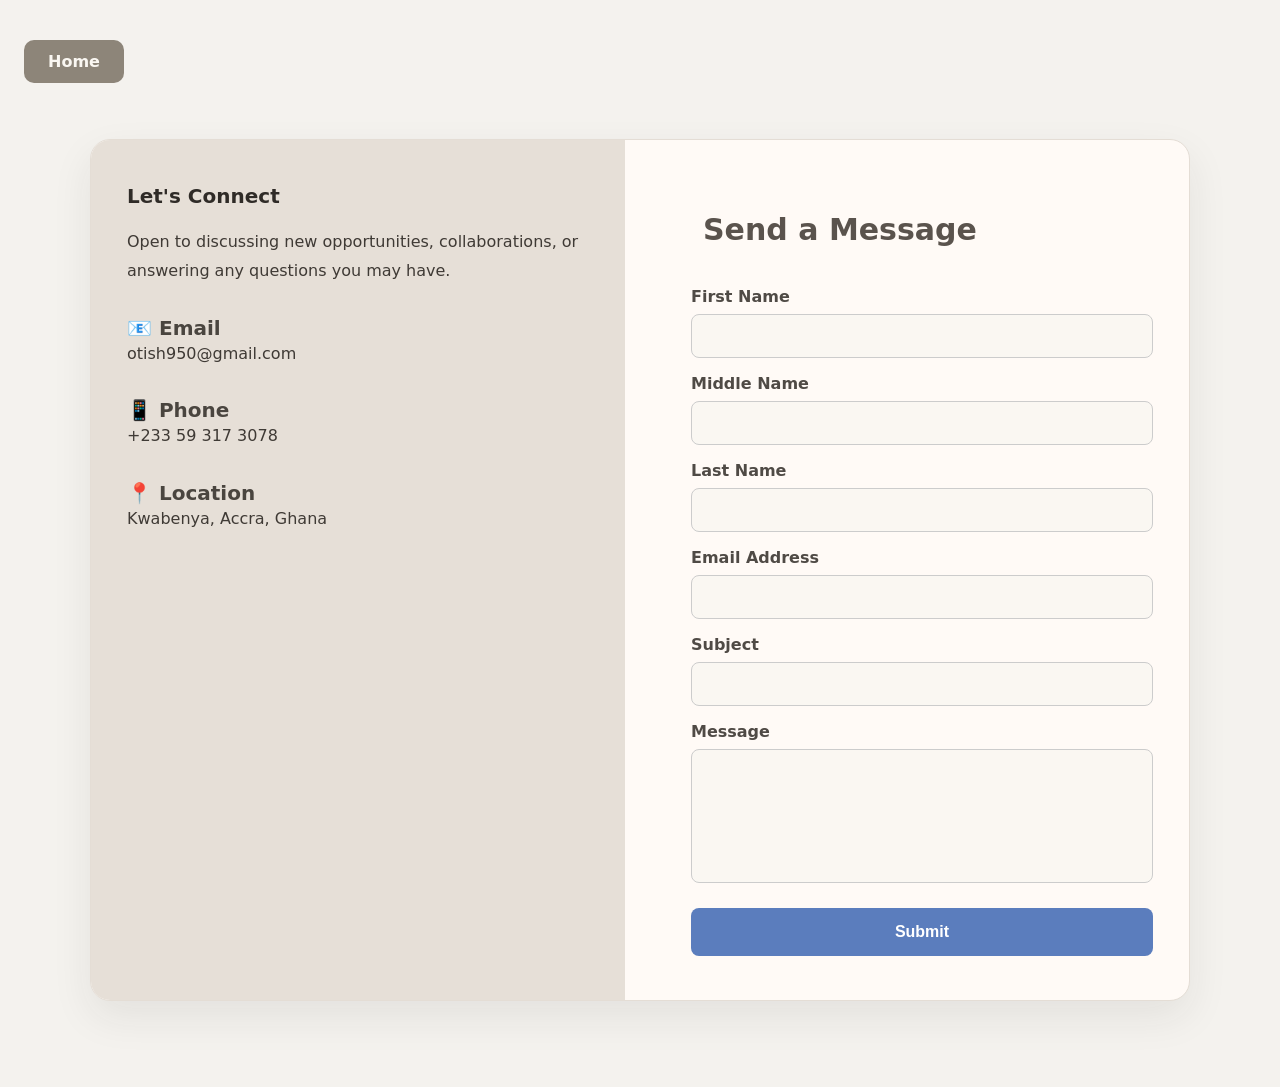
==== pages/contact.html @ 35742da7 "added complete project folder" ====
<!DOCTYPE html>
<html lang="en">
<head>
    <meta charset="UTF-8">
    <meta name="viewport" content="width=device-width, initial-scale=1.0">
    <title>Contact Me</title>
    <link rel="stylesheet" href="../src/style.css">
</head>
<body>
<a href="../index.html" class="btn">Home</a>

    <div class="contact-container">

    <div class="contact-info">

        <h1>Let's Connect</h1>

        <p>Open to discussing new opportunities, collaborations, or answering any questions you may have.</p>

        <div class="info">
            <h3>📧 Email</h3>
            <p>otish950@gmail.com</p>
        </div>

        <div class="info">
            <h3>📱 Phone</h3>
            <p>+233 59 317 3078</p>
        </div>

        <div class="info">
            <h3>📍 Location</h3>
            <p>Kwabenya, Accra, Ghana</p>
        </div>

    </div>


    <div class="contact-form">

        <h2>Send a Message</h2>

        <form>

            <label>First Name</label>
            <input type="text" required>

            <label>Middle Name</label>
            <input type="text">

            <label>Last Name</label>
            <input type="text" required>

            <label>Email Address</label>
            <input type="email" required>

            <label>Subject</label>
            <input type="text" required>

            <label>Message</label>
            <textarea rows="6" required></textarea>

            <button type="submit">Submit</button>

        </form>

    </div>

</div>

</body>
</html>
---- src/style.css ----
* {
    margin: 0;
    padding: 0;
    box-sizing: border-box;
}

body {
    font-family: Inter, system-ui, -apple-system, BlinkMacSystemFont, "Segoe UI", sans-serif;
    background: #f4f2ee;
    color: #333;
    padding: 24px;
}

.container {
    width: 90%;
    max-width: 980px;
    margin: 36px auto;
    background: #fbfaf8;
    padding: 40px;
    border: 1px solid #e3ded7;
    border-radius: 24px;
    box-shadow: 0 20px 48px rgba(35, 31, 28, 0.08);
}

.header {
    display: flex; 
    align-items: center;
    gap: 32px;
    margin-bottom: 28px;
}

.header img {
    width: 170px;
    height: 170px;
    border-radius: 50%;
    object-fit: cover;
    background: #ebe8e3;
    padding: 8px;
    border: 2px solid #d7d0c7;
}

.details p {
    margin: 10px 0;
    font-size: 17px;
    color: #52504a;
}

h1 {
    color: #2f2b27;
    font-size: 20px;
    margin-bottom: 10px;
}

h2 {
    color: #3f3a35;
    margin-top: 28px;
    margin-bottom: 12px;
    /* border-left: 6px solid #c2b8aa; */
    padding-left: 12px;
    font-size: 30px;
}

h3 {
    color: #4a453f;
    margin-top: 18px;
    font-size: 20px;
}

p {
    margin-bottom: 10px;
    line-height: 1.75;
}

ul {
    margin-left: 26px;
    margin-top: 10px;
}

li {
    font-size: 16px;
    line-height: 1.8;
    color: #4c4843;
}

hr {
    margin: 32px 0;
    border: none;
    height: 1px;
    background: #dcd7d1;
}

.name-banner {
    background: #ece7df;
    padding: 14px 22px;
    border-radius: 14px;
    margin-bottom: 22px;
    justify-content: flex-end;
}

.name-banner h1 {
    margin: 0;
    color: #2f2b27;
    font-size: 26px;
}

.portfolio {
    display: grid;
    grid-template-columns: repeat(3, minmax(0, 1fr));
    gap: 20px;
    margin-top: 20px;
}

.card {
    background: #f8f4ee;
    border-radius: 18px;
    box-shadow: 0 10px 24px rgba(38, 35, 32, 0.08);
    overflow: hidden;
    border: 1px solid #e5dfd7;
}

.card img {
    width: 100%;
    height: 180px;
    object-fit: cover;
}

.reference {
    padding: 22px;
}

.btn {
    display: inline-block;
    margin-top: 16px;
    padding: 12px 24px;
    background: #8d8579;
    color: #faf7f2;
    text-decoration: none;
    border-radius: 10px;
    font-weight: 600;
    transition: background 0.25s ease;
}

.btn:hover {
    background: #72685d;
}

.project-note {
    background: #d9d2c8;
    color: #3e3a35;
    padding: 12px 16px;
    border-radius: 12px;
    font-weight: 600;
    text-align: center;
    margin-bottom: 18px;
}

.contact-container {
    max-width: 1100px;
    margin: 56px auto;
    display: flex;
    flex-wrap: wrap;
    gap: 30px;
    background: #fffaf6;
    border-radius: 20px;
    overflow: hidden;
    box-shadow: 0 16px 40px rgba(39, 35, 32, 0.08);
    border: 1px solid #e4ddd5;
}

.contact-info {
    flex: 1 1 320px;
    background: #e6dfd7;
    color: #3f3a35;
    padding: 44px 36px;
}

.contact-info h1 {
    margin-bottom: 20px;
}

.contact-info p {
    line-height: 1.8;
}

.info {
    margin-top: 30px;
}

.contact-form {
    flex: 1 1 320px;
    padding: 44px 36px;
}

.contact-form h2 {
    color: #5a534d;
    margin-bottom: 24px;
}

form {
    display: flex;
    flex-direction: column;
}

label {
    font-weight: 600;
    color: #4f4a45;
    margin-top: 16px;
    margin-bottom: 8px;
}

input,
textarea,
select {
    width: 100%;
    padding: 14px 16px;
    border: 1px solid #d7d1cb;
    border-radius: 12px;
    background: #faf7f2;
    color: #3f3a35;
    font-size: 15px;
}

input:focus,
textarea:focus,
select:focus {
    outline: none;
    border-color: #b8afa5;
    box-shadow: 0 0 0 4px rgba(184, 175, 165, 0.15);
}

button,
input[type="submit"] {
    margin-top: 24px;
    padding: 14px 22px;
    border: none;
    border-radius: 12px;
    background: #8d8579;
    color: #faf7f2;
    font-weight: 700;
    cursor: pointer;
    transition: background 0.25s ease;
}

button:hover,
input[type="submit"]:hover {
    background: #72685d;
}

@media (max-width: 860px) {
    .header {
        flex-direction: column;
        text-align: center;
    }

    .portfolio {
        grid-template-columns: 1fr;
    }

    .contact-container {
        flex-direction: column;
    }
}


input,
textarea{
    padding:12px;
    border:1px solid #ccc;
    border-radius:8px;
    font-size:16px;
}

textarea{
    resize:none;
}

button{
    margin-top:25px;
    background:#5B7DBD;
    color:white;
    border:none;
    padding:15px;
    border-radius:8px;
    font-size:16px;
    cursor:pointer;
    transition:.3s;
}

button:hover{
    background:#3b5bdb;
}
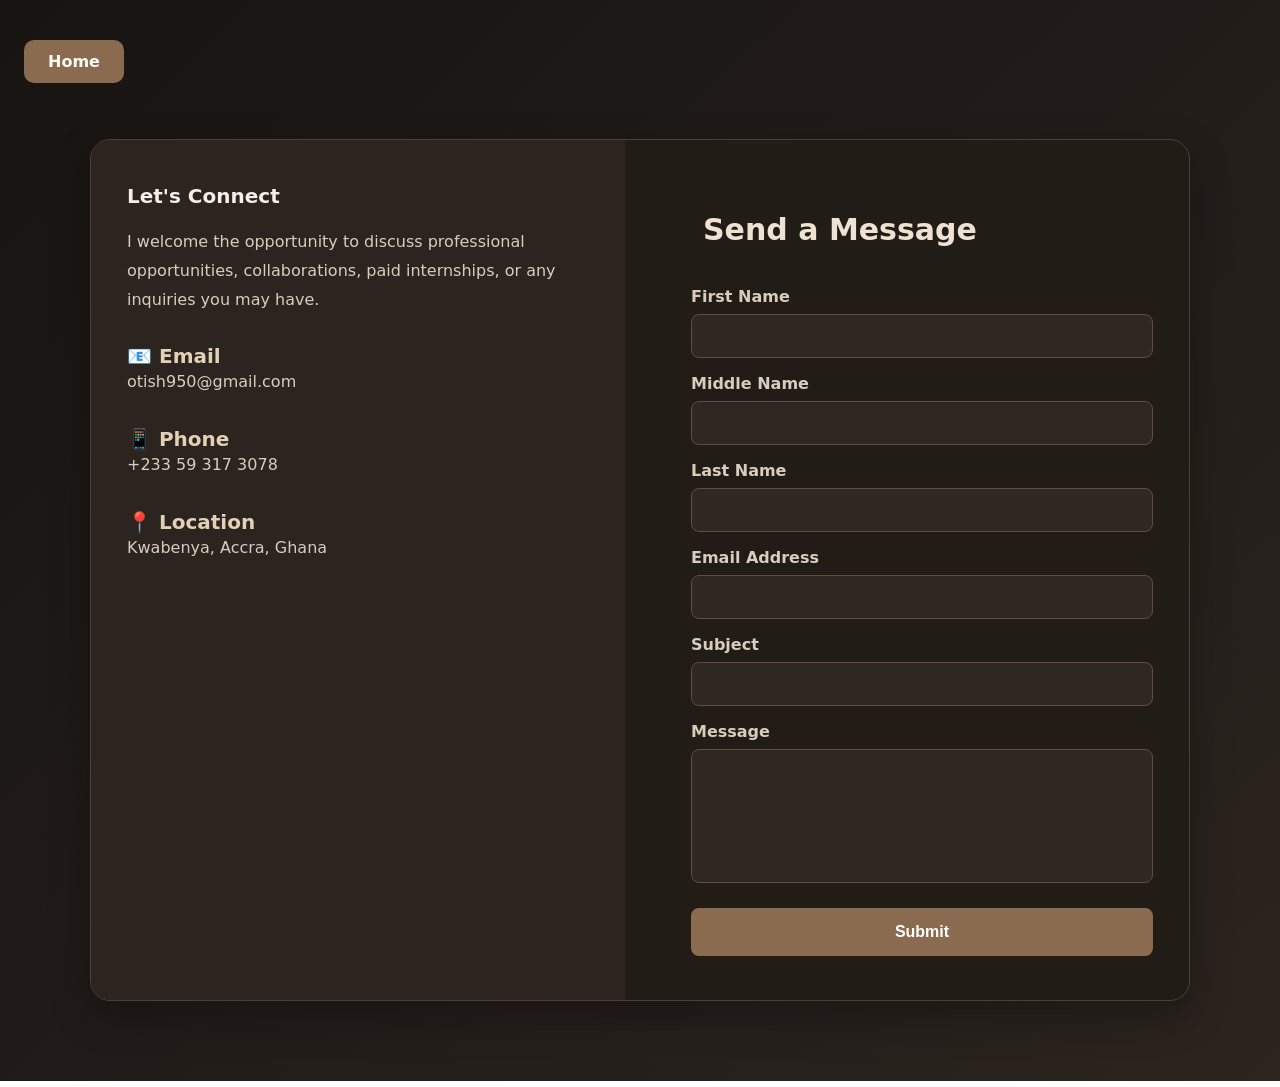
==== commit ca9d7518: "Changed colour scheme and added links" ====
--- a/pages/contact.html
+++ b/pages/contact.html
@@ -1,71 +1,64 @@
 <!DOCTYPE html>
 <html lang="en">
+
 <head>
     <meta charset="UTF-8">
     <meta name="viewport" content="width=device-width, initial-scale=1.0">
     <title>Contact Me</title>
     <link rel="stylesheet" href="../src/style.css">
 </head>
+
 <body>
-<a href="../index.html" class="btn">Home</a>
+    <a href="../index.html" class="btn">Home</a>
 
     <div class="contact-container">
+        <div class="contact-info">
+            <h1>Let's Connect</h1>
+            <p>I welcome the opportunity to discuss professional opportunities, collaborations, paid internships, or any inquiries you may
+                have.</p>
 
-    <div class="contact-info">
+            <div class="info">
+                <h3>📧 Email</h3>
+                <p>otish950@gmail.com</p>
+            </div>
 
-        <h1>Let's Connect</h1>
+            <div class="info">
+                <h3>📱 Phone</h3>
+                <p>+233 59 317 3078</p>
+            </div>
 
-        <p>Open to discussing new opportunities, collaborations, or answering any questions you may have.</p>
-
-        <div class="info">
-            <h3>📧 Email</h3>
-            <p>otish950@gmail.com</p>
+            <div class="info">
+                <h3>📍 Location</h3>
+                <p>Kwabenya, Accra, Ghana</p>
+            </div>
         </div>
 
-        <div class="info">
-            <h3>📱 Phone</h3>
-            <p>+233 59 317 3078</p>
+        <div class="contact-form">
+            <h2>Send a Message</h2>
+
+            <form>
+                <label>First Name</label>
+                <input type="text" required>
+
+                <label>Middle Name</label>
+                <input type="text">
+
+                <label>Last Name</label>
+                <input type="text" required>
+
+                <label>Email Address</label>
+                <input type="email" required>
+
+                <label>Subject</label>
+                <input type="text" required>
+
+                <label>Message</label>
+                <textarea rows="6" required></textarea>
+
+                <button type="submit">Submit</button>
+            </form>
         </div>
+    </div>
+</body>
 
-        <div class="info">
-            <h3>📍 Location</h3>
-            <p>Kwabenya, Accra, Ghana</p>
-        </div>
-
-    </div>
-
-
-    <div class="contact-form">
-
-        <h2>Send a Message</h2>
-
-        <form>
-
-            <label>First Name</label>
-            <input type="text" required>
-
-            <label>Middle Name</label>
-            <input type="text">
-
-            <label>Last Name</label>
-            <input type="text" required>
-
-            <label>Email Address</label>
-            <input type="email" required>
-
-            <label>Subject</label>
-            <input type="text" required>
-
-            <label>Message</label>
-            <textarea rows="6" required></textarea>
-
-            <button type="submit">Submit</button>
-
-        </form>
-
-    </div>
-
-</div>
-
-</body>
 </html>
--- a/src/style.css
+++ b/src/style.css
@@ -6,8 +6,8 @@
 
 body {
     font-family: Inter, system-ui, -apple-system, BlinkMacSystemFont, "Segoe UI", sans-serif;
-    background: #f4f2ee;
-    color: #333;
+    background: linear-gradient(135deg, #171412 0%, #2b241f 100%);
+    color: #f4efe9;
     padding: 24px;
 }
 
@@ -15,15 +15,15 @@
     width: 90%;
     max-width: 980px;
     margin: 36px auto;
-    background: #fbfaf8;
+    background: #221c17;
     padding: 40px;
-    border: 1px solid #e3ded7;
+    border: 1px solid #4b4037;
     border-radius: 24px;
-    box-shadow: 0 20px 48px rgba(35, 31, 28, 0.08);
+    box-shadow: 0 20px 48px rgba(0, 0, 0, 0.3);
 }
 
 .header {
-    display: flex; 
+    display: flex;
     align-items: center;
     gap: 32px;
     margin-bottom: 28px;
@@ -34,34 +34,27 @@
     height: 170px;
     border-radius: 50%;
     object-fit: cover;
-    background: #ebe8e3;
+    background: #3d332d;
     padding: 8px;
-    border: 2px solid #d7d0c7;
-}
-
-.details p {
-    margin: 10px 0;
-    font-size: 17px;
-    color: #52504a;
+    border: 2px solid #8b7766;
 }
 
 h1 {
-    color: #2f2b27;
+    color: #f7efe7;
     font-size: 20px;
     margin-bottom: 10px;
 }
 
 h2 {
-    color: #3f3a35;
+    color: #f0e2d2;
     margin-top: 28px;
     margin-bottom: 12px;
-    /* border-left: 6px solid #c2b8aa; */
     padding-left: 12px;
     font-size: 30px;
 }
 
 h3 {
-    color: #4a453f;
+    color: #e3d1b7;
     margin-top: 18px;
     font-size: 20px;
 }
@@ -69,6 +62,7 @@
 p {
     margin-bottom: 10px;
     line-height: 1.75;
+    color: #d8cdbd;
 }
 
 ul {
@@ -79,79 +73,145 @@
 li {
     font-size: 16px;
     line-height: 1.8;
-    color: #4c4843;
+    color: #d8cdbd;
 }
 
 hr {
     margin: 32px 0;
     border: none;
     height: 1px;
-    background: #dcd7d1;
+    background: #6a584d;
 }
 
 .name-banner {
-    background: #ece7df;
-    padding: 14px 22px;
-    border-radius: 14px;
-    margin-bottom: 22px;
-    justify-content: flex-end;
+    background: linear-gradient(135deg, #2f2722 0%, #40362d 100%);
+    padding: 18px 24px;
+    border-radius: 16px;
+    border-left: 4px solid #a8896b;
+    flex: 1;
 }
 
 .name-banner h1 {
-    margin: 0;
-    color: #2f2b27;
+    margin: 0 0 8px;
+    color: #f7efe7;
     font-size: 26px;
+}
+
+.portfolio-section {
+    margin-top: 10px;
+}
+
+.portfolio-heading {
+    display: flex;
+    justify-content: space-between;
+    align-items: center;
+    gap: 16px;
+    margin-bottom: 18px;
+}
+
+.portfolio-badge {
+    background: #5d4839;
+    color: #f7efe7;
+    padding: 8px 14px;
+    border-radius: 999px;
+    font-size: 13px;
+    font-weight: 700;
+    letter-spacing: 0.04em;
+    text-transform: uppercase;
 }
 
 .portfolio {
     display: grid;
     grid-template-columns: repeat(3, minmax(0, 1fr));
     gap: 20px;
-    margin-top: 20px;
 }
 
 .card {
-    background: #f8f4ee;
-    border-radius: 18px;
-    box-shadow: 0 10px 24px rgba(38, 35, 32, 0.08);
+    background: linear-gradient(145deg, #302720 0%, #241d18 100%);
+    border-radius: 20px;
+    box-shadow: 0 12px 28px rgba(0, 0, 0, 0.28);
     overflow: hidden;
-    border: 1px solid #e5dfd7;
+    border: 1px solid #5e4f41;
+    transition: transform 0.25s ease, box-shadow 0.25s ease;
+}
+
+.card:hover {
+    transform: translateY(-6px);
+    box-shadow: 0 16px 34px rgba(0, 0, 0, 0.34);
 }
 
 .card img {
     width: 100%;
-    height: 180px;
+    height: 200px;
     object-fit: cover;
+    display: block;
+}
+
+.card-content {
+    padding: 18px 20px 20px;
+}
+
+.card-content h3 {
+    margin-top: 0;
+    margin-bottom: 8px;
+}
+
+.portfolio-section a,
+.portfolio-link,
+.portfolio-link:hover,
+.portfolio-note-link,
+.portfolio-note-link:hover {
+    color: inherit !important;
+    text-decoration: none !important;
+    border-bottom: none !important;
+}
+
+.portfolio-link {
+    display: block;
 }
 
 .reference {
-    padding: 22px;
+    padding: 20px;
+    display: flex;
+    flex-direction: column;
+    justify-content: space-between;
 }
 
 .btn {
     display: inline-block;
     margin-top: 16px;
     padding: 12px 24px;
-    background: #8d8579;
-    color: #faf7f2;
+    background: #8a6b4f;
+    color: #fffaf3;
     text-decoration: none;
     border-radius: 10px;
     font-weight: 600;
-    transition: background 0.25s ease;
+    transition: background 0.25s ease, transform 0.2s ease;
 }
 
 .btn:hover {
-    background: #72685d;
+    background: #6d533f;
+    transform: translateY(-1px);
 }
 
 .project-note {
-    background: #d9d2c8;
-    color: #3e3a35;
+    background: linear-gradient(135deg, #8a6b4f 0%, #6d533f 100%);
+    color: #f7efe7;
     padding: 12px 16px;
     border-radius: 12px;
-    font-weight: 600;
+    font-weight: 700;
     text-align: center;
-    margin-bottom: 18px;
+    margin-bottom: 16px;
+    letter-spacing: 0.03em;
+}
+
+.project-note a {
+    color: inherit;
+    text-decoration: none;
+}
+
+.project-note:hover {
+    background: linear-gradient(135deg, #6d533f 0%, #8a6b4f 100%);
 }
 
 .contact-container {
@@ -160,17 +220,17 @@
     display: flex;
     flex-wrap: wrap;
     gap: 30px;
-    background: #fffaf6;
+    background: #221c17;
     border-radius: 20px;
     overflow: hidden;
-    box-shadow: 0 16px 40px rgba(39, 35, 32, 0.08);
-    border: 1px solid #e4ddd5;
+    box-shadow: 0 16px 40px rgba(0, 0, 0, 0.28);
+    border: 1px solid #4b4037;
 }
 
 .contact-info {
     flex: 1 1 320px;
-    background: #e6dfd7;
-    color: #3f3a35;
+    background: #2b241f;
+    color: #f4efe9;
     padding: 44px 36px;
 }
 
@@ -192,7 +252,7 @@
 }
 
 .contact-form h2 {
-    color: #5a534d;
+    color: #f0e2d2;
     margin-bottom: 24px;
 }
 
@@ -203,7 +263,7 @@
 
 label {
     font-weight: 600;
-    color: #4f4a45;
+    color: #d8cdbd;
     margin-top: 16px;
     margin-bottom: 8px;
 }
@@ -213,10 +273,10 @@
 select {
     width: 100%;
     padding: 14px 16px;
-    border: 1px solid #d7d1cb;
+    border: 1px solid #5f4e3f;
     border-radius: 12px;
-    background: #faf7f2;
-    color: #3f3a35;
+    background: #2f2722;
+    color: #f4efe9;
     font-size: 15px;
 }
 
@@ -224,8 +284,8 @@
 textarea:focus,
 select:focus {
     outline: none;
-    border-color: #b8afa5;
-    box-shadow: 0 0 0 4px rgba(184, 175, 165, 0.15);
+    border-color: #a8896b;
+    box-shadow: 0 0 0 4px rgba(168, 137, 107, 0.2);
 }
 
 button,
@@ -234,8 +294,8 @@
     padding: 14px 22px;
     border: none;
     border-radius: 12px;
-    background: #8d8579;
-    color: #faf7f2;
+    background: #8a6b4f;
+    color: #fffaf3;
     font-weight: 700;
     cursor: pointer;
     transition: background 0.25s ease;
@@ -243,7 +303,7 @@
 
 button:hover,
 input[type="submit"]:hover {
-    background: #72685d;
+    background: #6d533f;
 }
 
 @media (max-width: 860px) {
@@ -252,6 +312,11 @@
         text-align: center;
     }
 
+    .portfolio-heading {
+        flex-direction: column;
+        align-items: flex-start;
+    }
+
     .portfolio {
         grid-template-columns: 1fr;
     }
@@ -261,31 +326,30 @@
     }
 }
 
-
 input,
-textarea{
-    padding:12px;
-    border:1px solid #ccc;
-    border-radius:8px;
-    font-size:16px;
-}
-
-textarea{
-    resize:none;
-}
-
-button{
-    margin-top:25px;
-    background:#5B7DBD;
-    color:white;
-    border:none;
-    padding:15px;
-    border-radius:8px;
-    font-size:16px;
-    cursor:pointer;
-    transition:.3s;
-}
-
-button:hover{
-    background:#3b5bdb;
+textarea {
+    padding: 12px;
+    border: 1px solid #5f4e3f;
+    border-radius: 8px;
+    font-size: 16px;
+}
+
+textarea {
+    resize: none;
+}
+
+button {
+    margin-top: 25px;
+    background: #8a6b4f;
+    color: white;
+    border: none;
+    padding: 15px;
+    border-radius: 8px;
+    font-size: 16px;
+    cursor: pointer;
+    transition: 0.3s;
+}
+
+button:hover {
+    background: #6d533f;
 }
